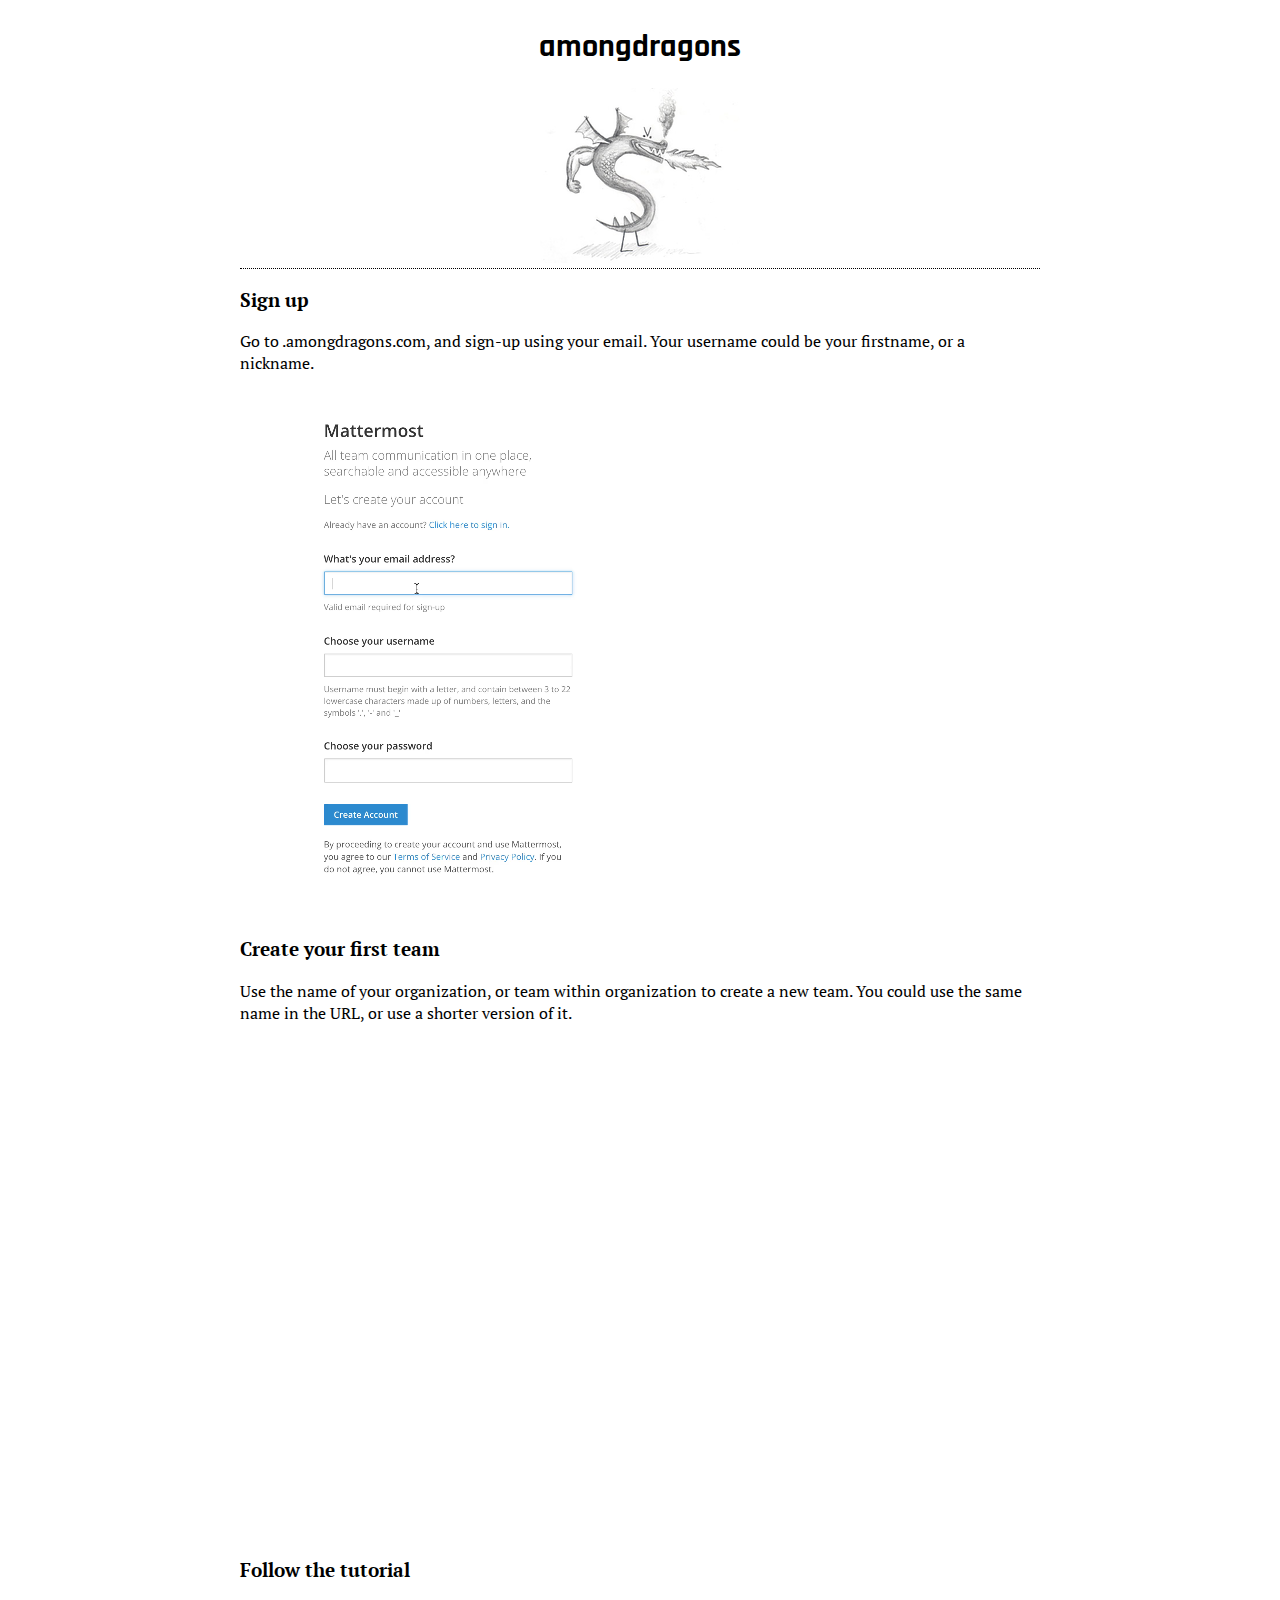
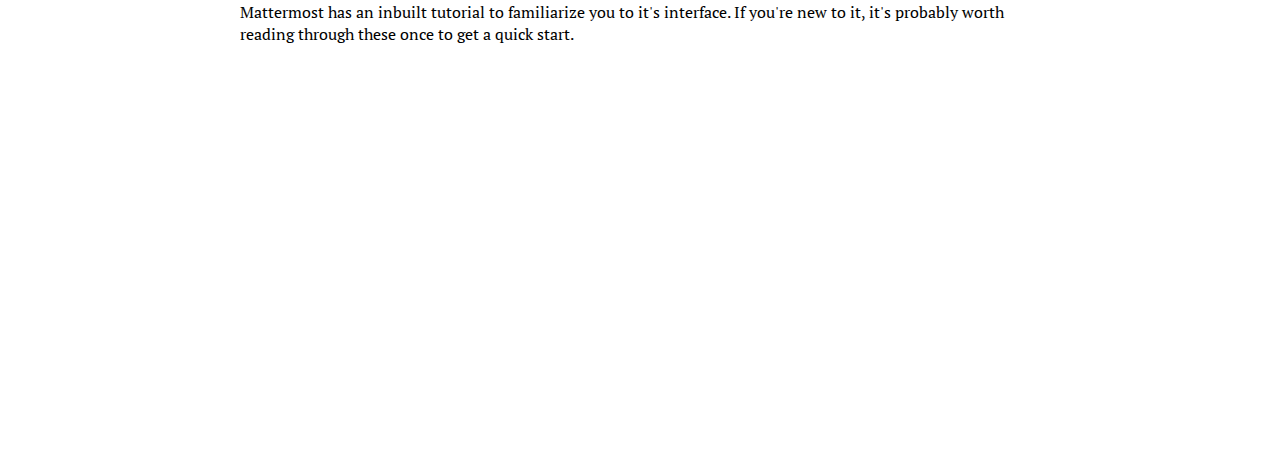
==== onboarding.html @ a22927cd "Add onboarding page." ====
<!DOCTYPE html>
<html>
  <head>
    <meta charset="UTF-8">
    <title>amongdragons</title>
    <link href="https://fonts.googleapis.com/css?family=PT+Serif:400,400i,700|Rajdhani" rel="stylesheet">
    <link rel="stylesheet" href="css/style.css" type="text/css" media="screen" />
  </head>
  <body>
    <section class="header">
      <h1>amongdragons</h1>
      <img src="./dragon.png" alt="trogdor" />
    </section>

    <section class="onboarding">
      <h3>Sign up</h3>
      <p class="description">
	Go to <your-subdomain>.amongdragons.com, and sign-up using your email. Your username could be your firstname, or a nickname.
      </p>
      <video id="sign-up-video" width="50%" autoplay loop>
	<source src="images/sign-up.mp4" type="video/mp4" />
	Your browser does not support the video tag.
      </video>
    </section>

    <section class="onboarding">
      <h3>Create your first team</h3>
      <p class="description">
	Use the name of your organization, or team within organization to create a new team. You could use the same name in the URL, or use a shorter version of it.
      </p>
      <video id="create-team-video" width="50%" autoplay loop>
	<source src="images/create-team.mp4" type="video/mp4" />
	Your browser does not support the video tag.
      </video>
    </section>

    <section class="onboarding">
      <h3>Follow the tutorial</h3>
      <p class="description">
	Mattermost has an inbuilt tutorial to familiarize you to it's interface. If you're new to it, it's probably worth reading through these once to get a quick start.
      </p>
      <video id="tutorial-video" width="80%" autoplay loop>
	<source src="images/tutorial.mp4" type="video/mp4" />
	Your browser does not support the video tag.
      </video>
    </section>

    <script>
      document.getElementById("sign-up-video").playbackRate=2;
      document.getElementById("create-team-video").playbackRate=2;
      document.getElementById("tutorial-video").playbackRate=2;
    </script>
  </body>
</html>
---- css/style.css ----
body {
    margin: 2% auto;
    max-width: 800px;
    padding: 0;
    font-family: 'PT Serif', serif;
}

h1 {
    font-family: 'Rajdhani', sans-serif;
}

.header {
    text-align: center;
    margin-bottom: 2%;
    border-bottom: 1px dotted;
}

.onboarding img {
    width: 60%;
}
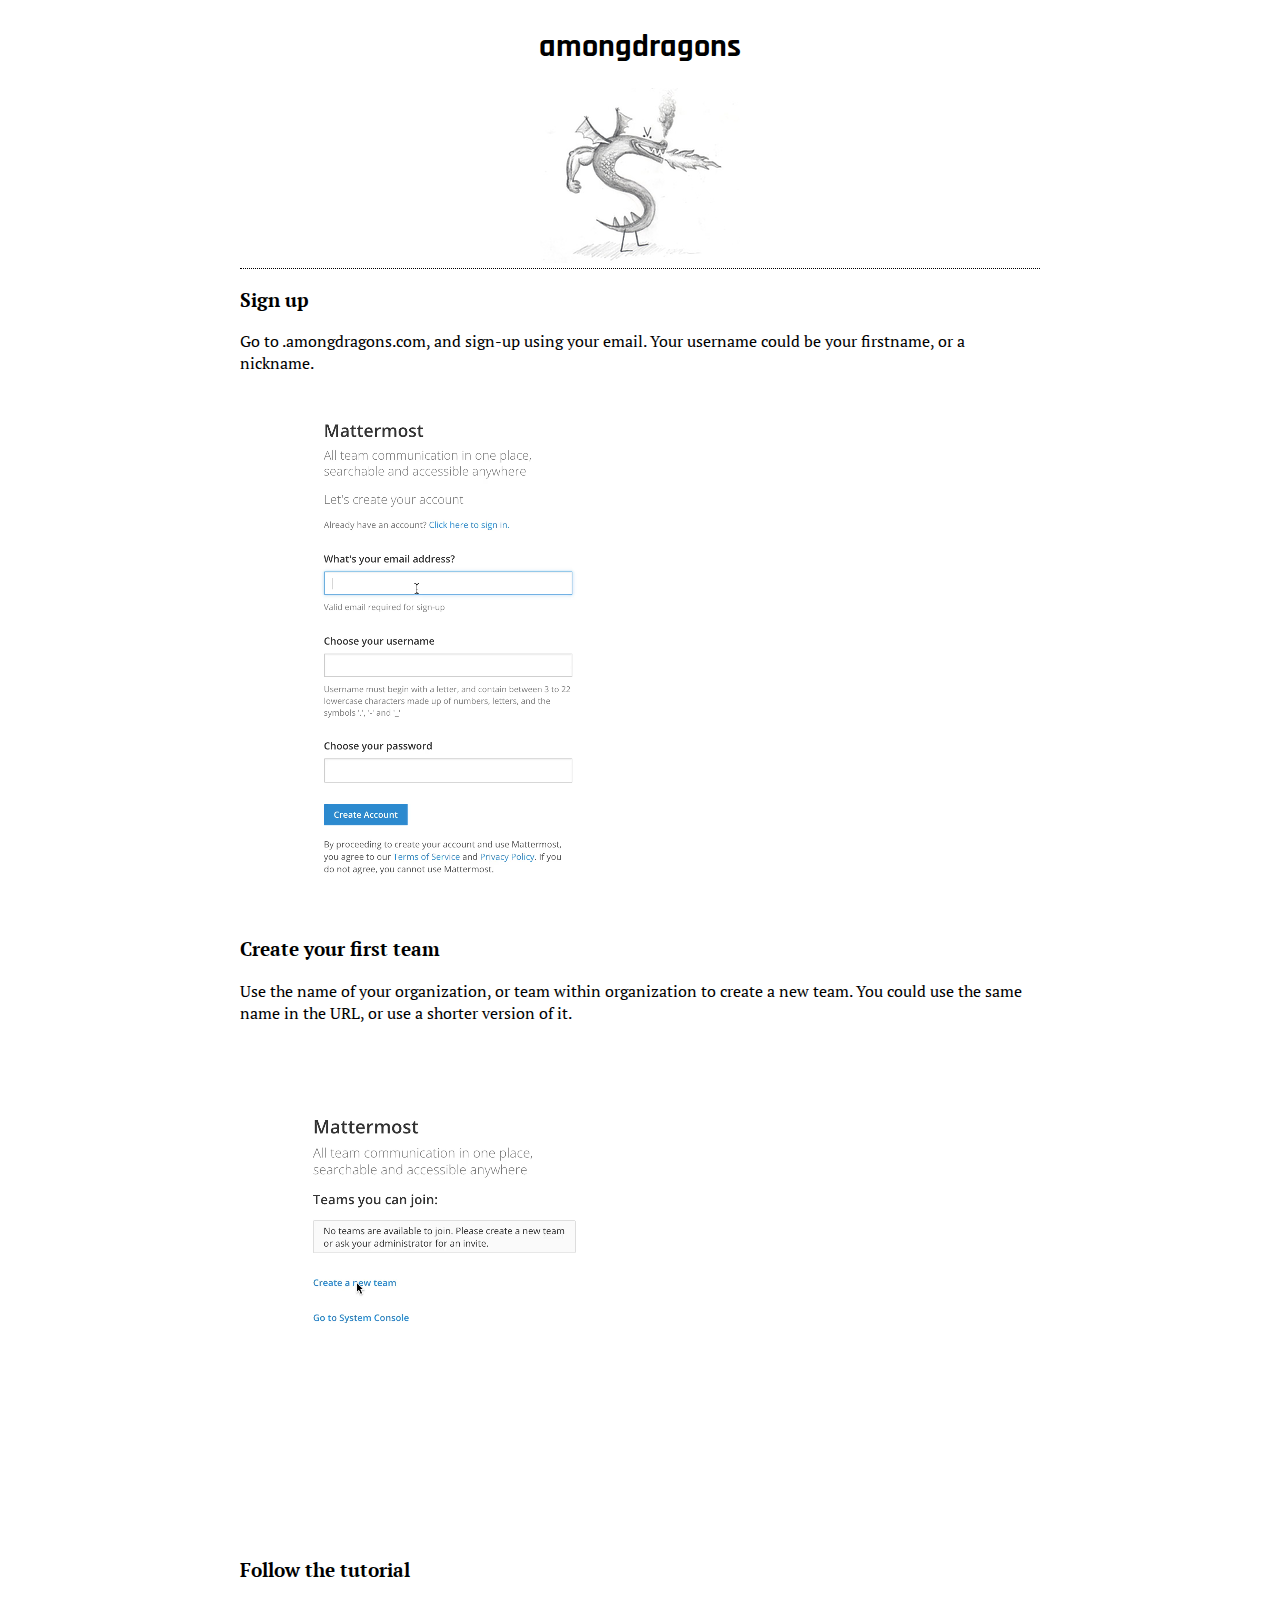
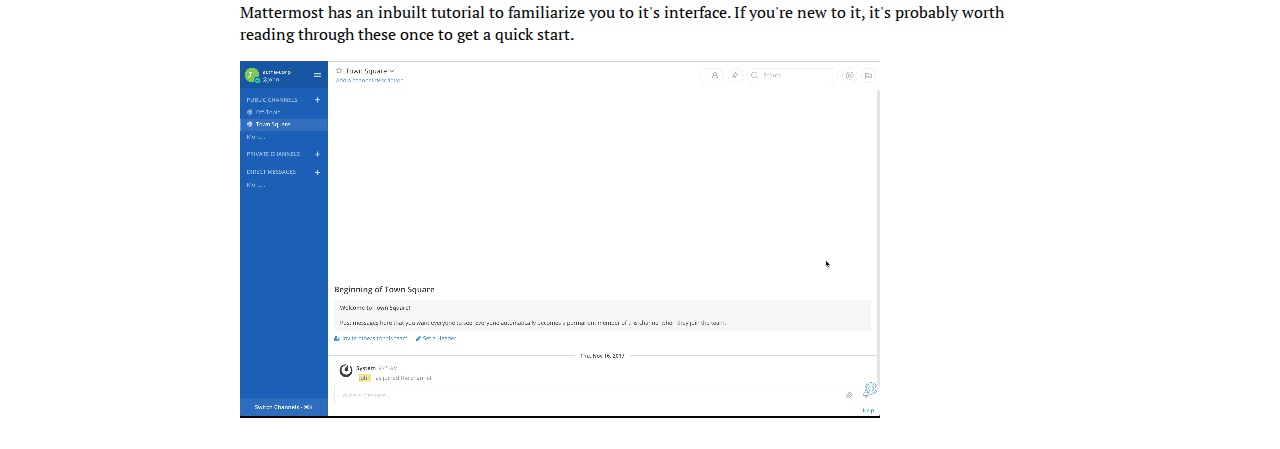
==== commit 0953be70: "Fix link to dragon image." ====
--- a/onboarding.html
+++ b/onboarding.html
@@ -9,7 +9,7 @@
   <body>
     <section class="header">
       <h1>amongdragons</h1>
-      <img src="./dragon.png" alt="trogdor" />
+      <img src="images/dragon.png" alt="trogdor" />
     </section>
 
     <section class="onboarding">
